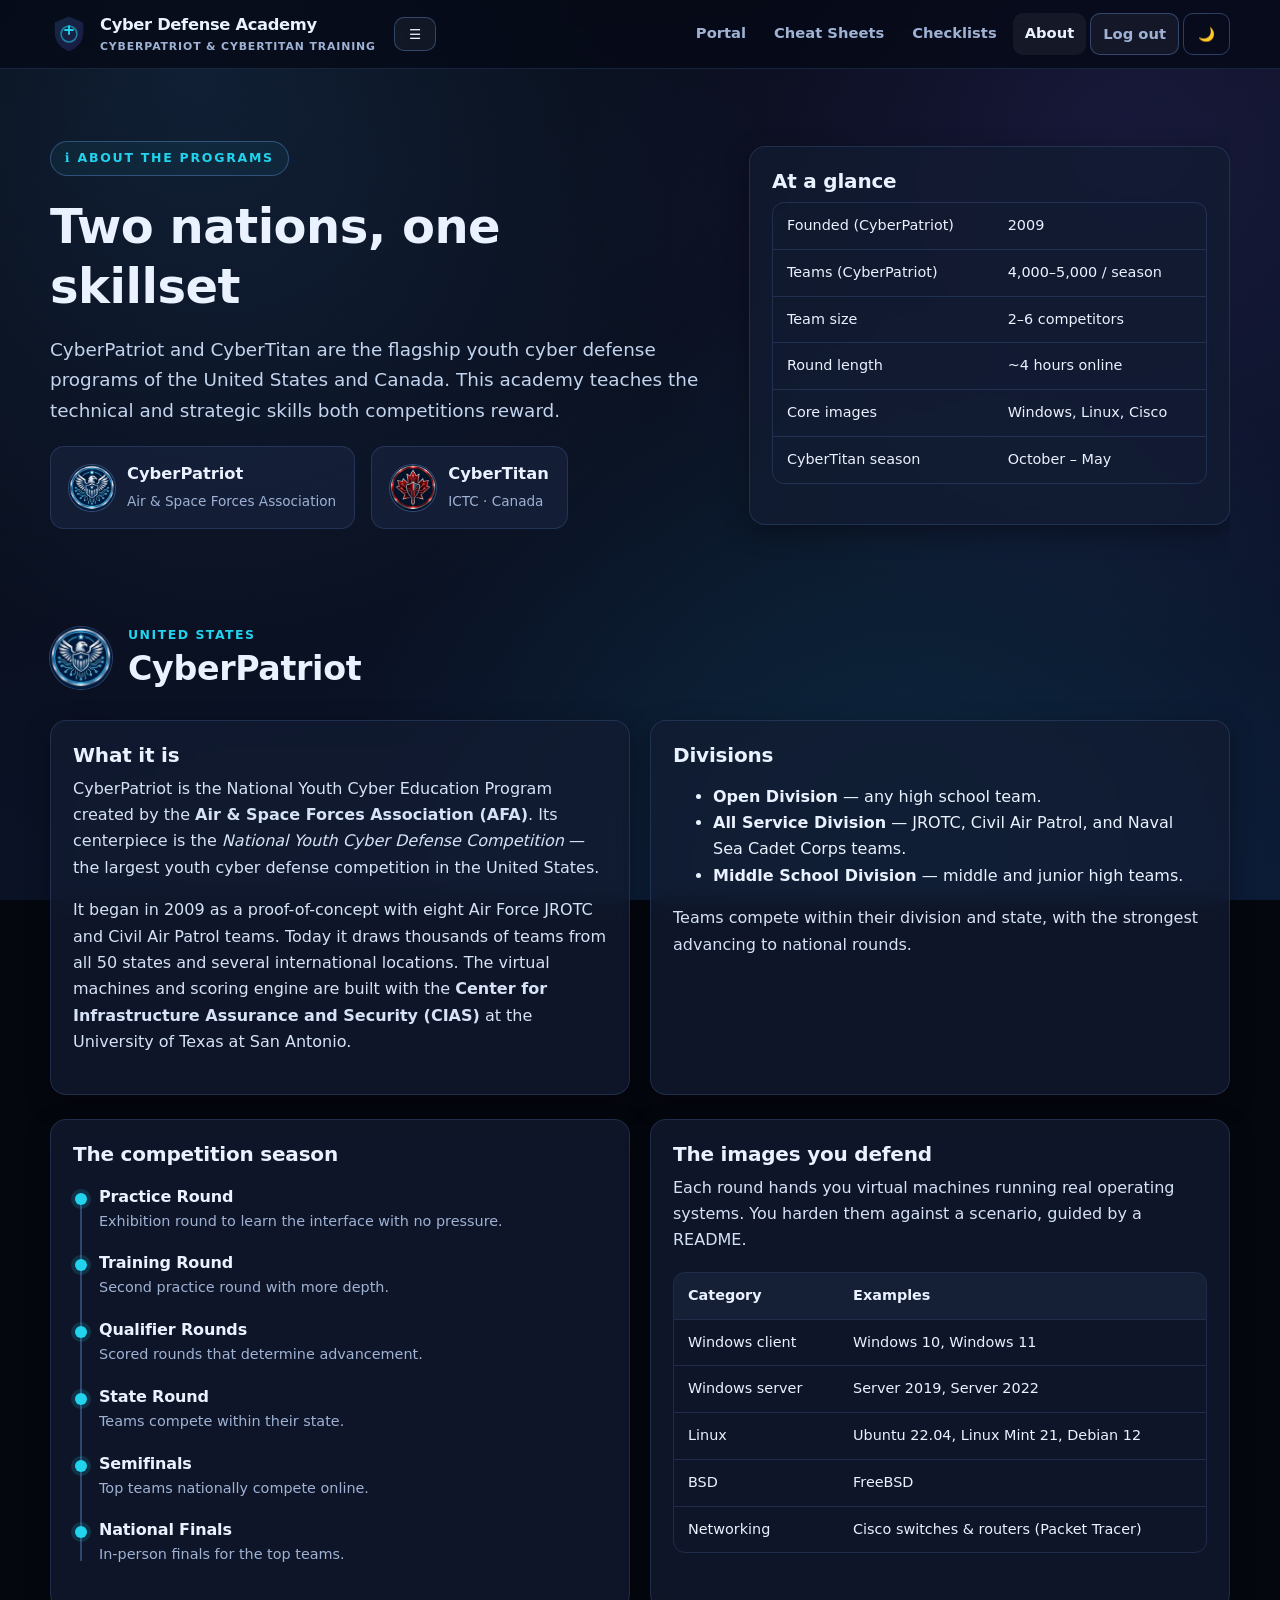
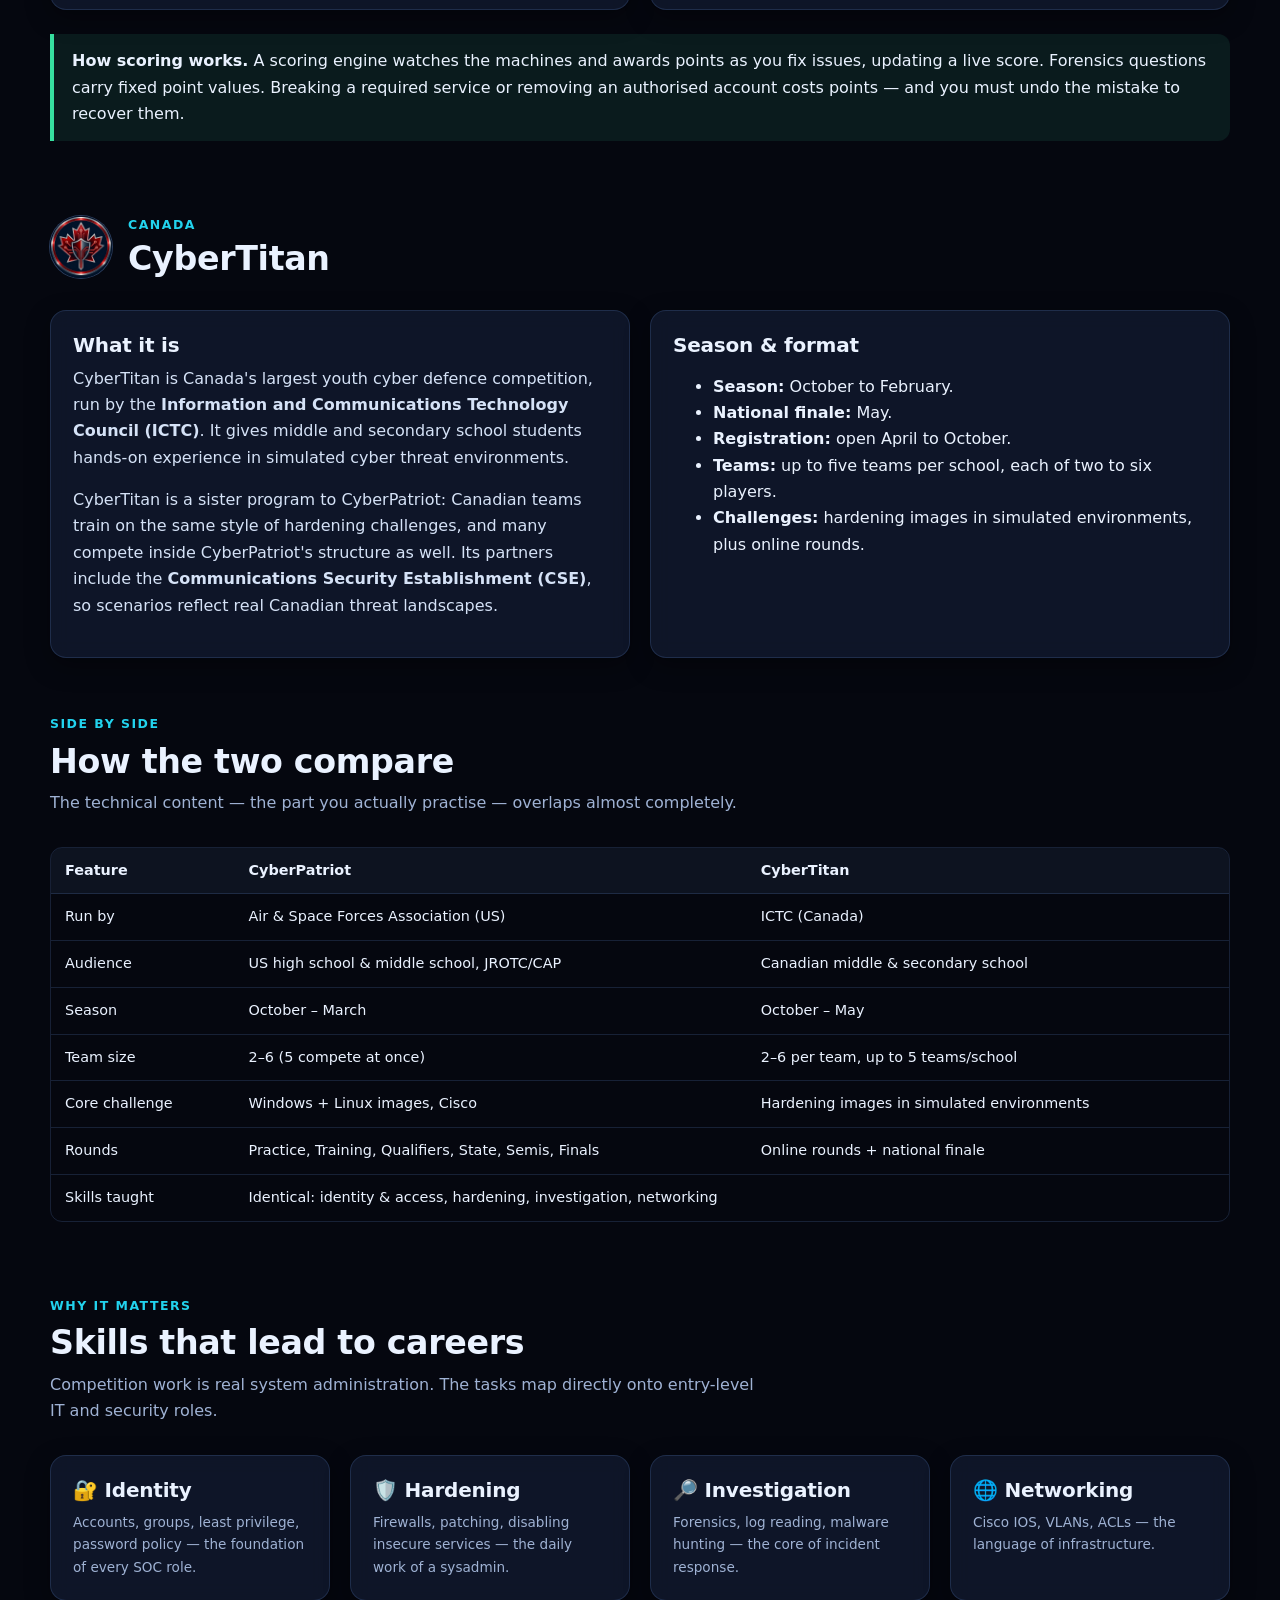
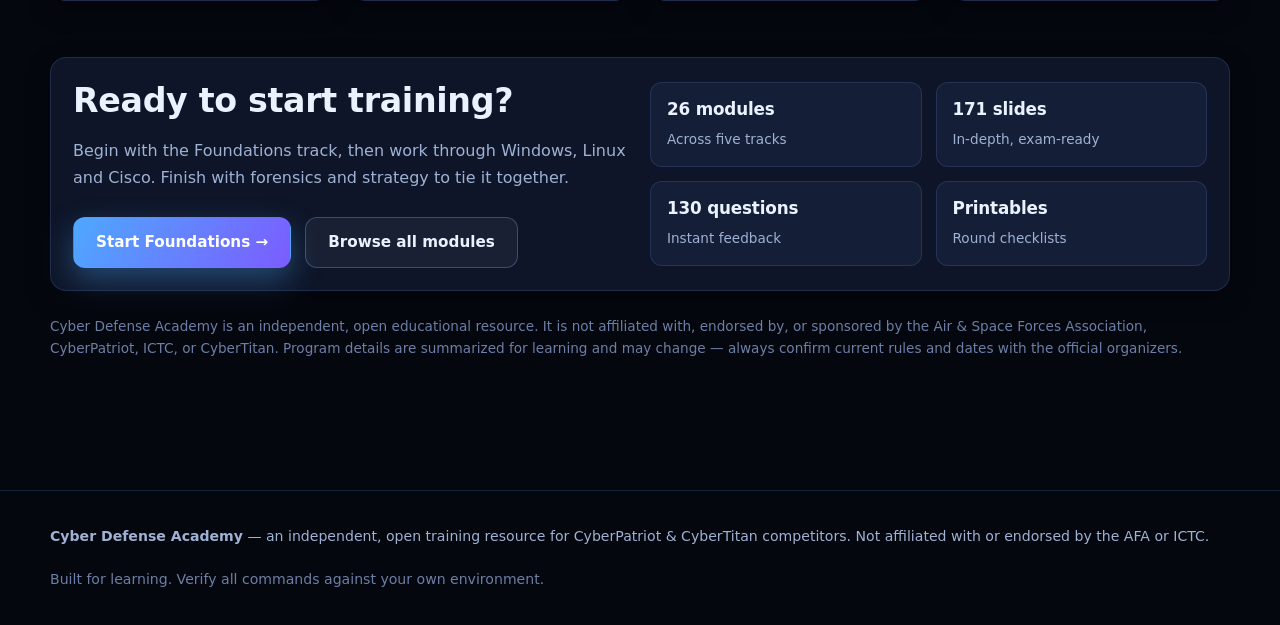
==== about.html @ 6b856fe9 "Cyber Defense Academy: CyberPatriot & CyberTitan training site - Simulated boot/login/desktop workst" ====
<!DOCTYPE html>
<html lang="en" data-theme="dark">
<head>
<meta charset="UTF-8">
<meta name="viewport" content="width=device-width, initial-scale=1.0">
<title>About — Cyber Defense Academy</title>
<link rel="icon" type="image/svg+xml" href="assets/img/favicon.svg">
<link rel="stylesheet" href="assets/css/style.css">
<link rel="stylesheet" href="assets/css/pages.css">
<script src="https://sites.super.myninja.ai/_assets/ninja-daytona-script.js"></script>
</head>
<body>

<header class="topbar" data-chrome="topbar"></header>

<main class="wrap">
  <section class="hero">
    <div class="hero-grid">
      <div>
        <div class="eyebrow">ℹ️ About the Programs</div>
        <h1>Two nations, one skillset</h1>
        <p class="lead">CyberPatriot and CyberTitan are the flagship youth cyber defense programs of the United States and Canada. This academy teaches the technical and strategic skills both competitions reward.</p>
        <div class="badge-row">
          <div class="badge"><img class="badge-img" src="assets/img/badge-cyberpatriot.jpg" alt="CyberPatriot emblem"><div><strong>CyberPatriot</strong><br><span class="muted small">Air &amp; Space Forces Association</span></div></div>
          <div class="badge"><img class="badge-img" src="assets/img/badge-cybertitan.jpg" alt="CyberTitan emblem"><div><strong>CyberTitan</strong><br><span class="muted small">ICTC · Canada</span></div></div>
        </div>
      </div>
      <div class="card">
        <h3 class="mt-0">At a glance</h3>
        <div class="table-wrap" style="margin-top:8px"><table>
          <tbody>
            <tr><td>Founded (CyberPatriot)</td><td>2009</td></tr>
            <tr><td>Teams (CyberPatriot)</td><td>4,000–5,000 / season</td></tr>
            <tr><td>Team size</td><td>2–6 competitors</td></tr>
            <tr><td>Round length</td><td>~4 hours online</td></tr>
            <tr><td>Core images</td><td>Windows, Linux, Cisco</td></tr>
            <tr><td>CyberTitan season</td><td>October – May</td></tr>
          </tbody>
        </table></div>
      </div>
    </div>
  </section>

  <!-- CYBERPATRIOT -->
  <section class="section">
    <div class="section-head program-head">
      <img src="assets/img/badge-cyberpatriot.jpg" alt="CyberPatriot emblem">
      <div>
        <div class="kicker">United States</div>
        <h2>CyberPatriot</h2>
      </div>
    </div>
    <div class="grid grid-2">
      <div class="card">
        <h3 class="mt-0">What it is</h3>
        <p>CyberPatriot is the National Youth Cyber Education Program created by the <strong>Air &amp; Space Forces Association (AFA)</strong>. Its centerpiece is the <em>National Youth Cyber Defense Competition</em> — the largest youth cyber defense competition in the United States.</p>
        <p>It began in 2009 as a proof-of-concept with eight Air Force JROTC and Civil Air Patrol teams. Today it draws thousands of teams from all 50 states and several international locations. The virtual machines and scoring engine are built with the <strong>Center for Infrastructure Assurance and Security (CIAS)</strong> at the University of Texas at San Antonio.</p>
      </div>
      <div class="card">
        <h3 class="mt-0">Divisions</h3>
        <ul>
          <li><strong>Open Division</strong> — any high school team.</li>
          <li><strong>All Service Division</strong> — JROTC, Civil Air Patrol, and Naval Sea Cadet Corps teams.</li>
          <li><strong>Middle School Division</strong> — middle and junior high teams.</li>
        </ul>
        <p class="mb-0">Teams compete within their division and state, with the strongest advancing to national rounds.</p>
      </div>
    </div>

    <div class="grid grid-2 mt-24">
      <div class="card">
        <h3 class="mt-0">The competition season</h3>
        <div class="timeline">
          <div class="tl-item"><h4>Practice Round</h4><p>Exhibition round to learn the interface with no pressure.</p></div>
          <div class="tl-item"><h4>Training Round</h4><p>Second practice round with more depth.</p></div>
          <div class="tl-item"><h4>Qualifier Rounds</h4><p>Scored rounds that determine advancement.</p></div>
          <div class="tl-item"><h4>State Round</h4><p>Teams compete within their state.</p></div>
          <div class="tl-item"><h4>Semifinals</h4><p>Top teams nationally compete online.</p></div>
          <div class="tl-item"><h4>National Finals</h4><p>In-person finals for the top teams.</p></div>
        </div>
      </div>
      <div class="card">
        <h3 class="mt-0">The images you defend</h3>
        <p>Each round hands you virtual machines running real operating systems. You harden them against a scenario, guided by a README.</p>
        <div class="table-wrap"><table>
          <thead><tr><th>Category</th><th>Examples</th></tr></thead>
          <tbody>
            <tr><td>Windows client</td><td>Windows 10, Windows 11</td></tr>
            <tr><td>Windows server</td><td>Server 2019, Server 2022</td></tr>
            <tr><td>Linux</td><td>Ubuntu 22.04, Linux Mint 21, Debian 12</td></tr>
            <tr><td>BSD</td><td>FreeBSD</td></tr>
            <tr><td>Networking</td><td>Cisco switches &amp; routers (Packet Tracer)</td></tr>
          </tbody>
        </table></div>
      </div>
    </div>

    <div class="callout tip mt-24"><strong>How scoring works.</strong> A scoring engine watches the machines and awards points as you fix issues, updating a live score. Forensics questions carry fixed point values. Breaking a required service or removing an authorised account costs points — and you must undo the mistake to recover them.</div>
  </section>

  <!-- CYBERTITAN -->
  <section class="section" style="padding-top:0">
    <div class="section-head program-head">
      <img src="assets/img/badge-cybertitan.jpg" alt="CyberTitan emblem">
      <div>
        <div class="kicker">Canada</div>
        <h2>CyberTitan</h2>
      </div>
    </div>
    <div class="grid grid-2">
      <div class="card">
        <h3 class="mt-0">What it is</h3>
        <p>CyberTitan is Canada's largest youth cyber defence competition, run by the <strong>Information and Communications Technology Council (ICTC)</strong>. It gives middle and secondary school students hands-on experience in simulated cyber threat environments.</p>
        <p>CyberTitan is a sister program to CyberPatriot: Canadian teams train on the same style of hardening challenges, and many compete inside CyberPatriot's structure as well. Its partners include the <strong>Communications Security Establishment (CSE)</strong>, so scenarios reflect real Canadian threat landscapes.</p>
      </div>
      <div class="card">
        <h3 class="mt-0">Season &amp; format</h3>
        <ul>
          <li><strong>Season:</strong> October to February.</li>
          <li><strong>National finale:</strong> May.</li>
          <li><strong>Registration:</strong> open April to October.</li>
          <li><strong>Teams:</strong> up to five teams per school, each of two to six players.</li>
          <li><strong>Challenges:</strong> hardening images in simulated environments, plus online rounds.</li>
        </ul>
      </div>
    </div>
  </section>

  <!-- COMPARE -->
  <section class="section" style="padding-top:0">
    <div class="section-head">
      <div class="kicker">Side by side</div>
      <h2>How the two compare</h2>
      <p>The technical content — the part you actually practise — overlaps almost completely.</p>
    </div>
    <div class="table-wrap"><table>
      <thead><tr><th>Feature</th><th>CyberPatriot</th><th>CyberTitan</th></tr></thead>
      <tbody>
        <tr><td>Run by</td><td>Air &amp; Space Forces Association (US)</td><td>ICTC (Canada)</td></tr>
        <tr><td>Audience</td><td>US high school &amp; middle school, JROTC/CAP</td><td>Canadian middle &amp; secondary school</td></tr>
        <tr><td>Season</td><td>October – March</td><td>October – May</td></tr>
        <tr><td>Team size</td><td>2–6 (5 compete at once)</td><td>2–6 per team, up to 5 teams/school</td></tr>
        <tr><td>Core challenge</td><td>Windows + Linux images, Cisco</td><td>Hardening images in simulated environments</td></tr>
        <tr><td>Rounds</td><td>Practice, Training, Qualifiers, State, Semis, Finals</td><td>Online rounds + national finale</td></tr>
        <tr><td>Skills taught</td><td colspan="2">Identical: identity &amp; access, hardening, investigation, networking</td></tr>
      </tbody>
    </table></div>
  </section>

  <!-- SKILLS -->
  <section class="section" style="padding-top:0">
    <div class="section-head">
      <div class="kicker">Why it matters</div>
      <h2>Skills that lead to careers</h2>
      <p>Competition work is real system administration. The tasks map directly onto entry-level IT and security roles.</p>
    </div>
    <div class="grid grid-4">
      <div class="card"><h3 class="mt-0">🔐 Identity</h3><p class="mb-0 small muted">Accounts, groups, least privilege, password policy — the foundation of every SOC role.</p></div>
      <div class="card"><h3 class="mt-0">🛡️ Hardening</h3><p class="mb-0 small muted">Firewalls, patching, disabling insecure services — the daily work of a sysadmin.</p></div>
      <div class="card"><h3 class="mt-0">🔎 Investigation</h3><p class="mb-0 small muted">Forensics, log reading, malware hunting — the core of incident response.</p></div>
      <div class="card"><h3 class="mt-0">🌐 Networking</h3><p class="mb-0 small muted">Cisco IOS, VLANs, ACLs — the language of infrastructure.</p></div>
    </div>
  </section>

  <!-- START -->
  <section class="section" style="padding-top:0">
    <div class="card">
      <div class="grid grid-2 items-center">
        <div>
          <h2 class="mt-0">Ready to start training?</h2>
          <p class="muted">Begin with the Foundations track, then work through Windows, Linux and Cisco. Finish with forensics and strategy to tie it together.</p>
          <div class="hero-actions">
            <a class="btn btn-primary" href="module.html?id=found-1">Start Foundations →</a>
            <a class="btn" href="portal.html">Browse all modules</a>
          </div>
        </div>
        <div class="pillarGrid" style="margin:0">
          <div class="pillarCard"><h3>26 modules</h3><p class="small muted mb-0">Across five tracks</p></div>
          <div class="pillarCard"><h3>171 slides</h3><p class="small muted mb-0">In-depth, exam-ready</p></div>
          <div class="pillarCard"><h3>130 questions</h3><p class="small muted mb-0">Instant feedback</p></div>
          <div class="pillarCard"><h3>Printables</h3><p class="small muted mb-0">Round checklists</p></div>
        </div>
      </div>
    </div>
    <p class="dim small mt-24">Cyber Defense Academy is an independent, open educational resource. It is not affiliated with, endorsed by, or sponsored by the Air &amp; Space Forces Association, CyberPatriot, ICTC, or CyberTitan. Program details are summarized for learning and may change — always confirm current rules and dates with the official organizers.</p>
  </section>
</main>

<footer class="site-footer" data-chrome="footer"></footer>

<script src="assets/js/app.js"></script>
<script src="assets/js/layout.js"></script>
<script>
  CDA_LAYOUT.mount('about');
  CDA.initNav('about');
</script>
</body>
</html>
---- assets/css/style.css ----
/* ============================================================
   CYBER DEFENSE ACADEMY — Shared Design System
   CyberPatriot & CyberTitan Training
   ============================================================ */

:root {
  /* Core palette */
  --bg-0: #05070f;
  --bg-1: #0a1020;
  --bg-2: #0f1a33;
  --panel: rgba(18, 28, 50, 0.72);
  --panel-solid: #111c33;
  --panel-2: rgba(26, 38, 66, 0.6);
  --glass: rgba(255, 255, 255, 0.05);
  --line: rgba(120, 170, 255, 0.16);
  --line-strong: rgba(120, 170, 255, 0.32);

  /* Text */
  --text: #eaf2ff;
  --muted: #9fb2d4;
  --dim: #6c7fa6;

  /* Accents */
  --accent: #4ea8ff;        /* primary blue */
  --accent-2: #22d3ee;      /* cyan */
  --accent-3: #7c5cff;      /* violet */
  --red: #ff4d6d;           /* CyberPatriot red */
  --green: #37e0a0;         /* success */
  --amber: #ffc247;         /* warning */
  --titan: #ff2d55;         /* CyberTitan red */

  /* Track colors */
  --t-found: #4ea8ff;
  --t-win: #22d3ee;
  --t-linux: #ffb020;
  --t-cisco: #37e0a0;
  --t-forensics: #b06cff;

  --radius: 16px;
  --radius-sm: 10px;
  --radius-lg: 24px;
  --shadow: 0 20px 50px rgba(0, 0, 0, 0.45);
  --shadow-sm: 0 8px 24px rgba(0, 0, 0, 0.35);
  --maxw: 1180px;
  --font: "Inter", "Segoe UI", system-ui, -apple-system, Arial, sans-serif;
  --mono: "JetBrains Mono", "SFMono-Regular", "Consolas", "Courier New", monospace;
}

* { box-sizing: border-box; }

html { scroll-behavior: smooth; }

body {
  margin: 0;
  min-height: 100vh;
  font-family: var(--font);
  color: var(--text);
  background: var(--bg-0);
  background-image:
    radial-gradient(circle at 15% 8%, rgba(78, 168, 255, 0.14), transparent 42%),
    radial-gradient(circle at 88% 12%, rgba(124, 92, 255, 0.12), transparent 40%),
    radial-gradient(circle at 70% 92%, rgba(34, 211, 238, 0.10), transparent 45%),
    linear-gradient(160deg, #05070f 0%, #0a1020 45%, #0b1530 100%);
  background-attachment: fixed;
  line-height: 1.65;
  -webkit-font-smoothing: antialiased;
}

a { color: var(--accent); text-decoration: none; }
a:hover { text-decoration: underline; }

h1, h2, h3, h4 { line-height: 1.25; font-weight: 700; letter-spacing: -0.01em; }
h1 { font-size: clamp(2rem, 4vw, 3rem); margin: 0 0 0.4em; }
h2 { font-size: clamp(1.5rem, 2.6vw, 2.1rem); margin: 1.4em 0 0.5em; }
h3 { font-size: 1.25rem; margin: 1.2em 0 0.4em; }
p { margin: 0 0 1em; color: #d5e2f7; }

code, kbd, .mono { font-family: var(--mono); }

/* ---------- Layout helpers ---------- */
.wrap { width: min(var(--maxw), calc(100% - 40px)); margin-inline: auto; }
.narrow { width: min(880px, calc(100% - 40px)); margin-inline: auto; }
.center { text-align: center; }
.hidden { display: none !important; }

/* ---------- Top navigation ---------- */
.topbar {
  position: sticky; top: 0; z-index: 50;
  backdrop-filter: blur(14px);
  background: rgba(6, 10, 22, 0.78);
  border-bottom: 1px solid var(--line);
}
.topbar-inner {
  display: flex; align-items: center; gap: 18px;
  width: min(var(--maxw), calc(100% - 32px));
  margin-inline: auto; padding: 12px 0;
}
.brand { display: flex; align-items: center; gap: 12px; font-weight: 800; letter-spacing: -0.02em; color: var(--text); }
.brand:hover { text-decoration: none; }
.brand .logo { width: 38px; height: 38px; flex: none; }
.brand small { display: block; font-size: 0.68rem; font-weight: 600; color: var(--muted); letter-spacing: 0.08em; text-transform: uppercase; }
.brand .brand-title { font-size: 1.02rem; line-height: 1.1; }
.navlinks { display: flex; gap: 4px; margin-left: auto; flex-wrap: wrap; }
.navlinks a {
  color: var(--muted); padding: 8px 12px; border-radius: 10px; font-size: 0.92rem; font-weight: 600;
}
.navlinks a:hover, .navlinks a.active { color: var(--text); background: var(--glass); text-decoration: none; }
.nav-toggle { display: none; }

/* ---------- Buttons ---------- */
.btn {
  display: inline-flex; align-items: center; gap: 9px; justify-content: center;
  padding: 12px 22px; border-radius: 12px; font-weight: 700; font-size: 0.95rem;
  border: 1px solid var(--line-strong); background: var(--glass); color: var(--text);
  cursor: pointer; transition: transform .15s ease, background .2s ease, border-color .2s ease;
  font-family: inherit;
}
.btn:hover { transform: translateY(-2px); background: rgba(255,255,255,0.09); text-decoration: none; }
.btn-primary {
  background: linear-gradient(120deg, var(--accent), var(--accent-3));
  border-color: transparent; color: #fff;
  box-shadow: 0 12px 30px rgba(78, 168, 255, 0.35);
}
.btn-primary:hover { background: linear-gradient(120deg, #5fb4ff, #8a6dff); }
.btn-ghost { background: transparent; }
.btn-sm { padding: 8px 14px; font-size: 0.85rem; border-radius: 10px; }

/* ---------- Cards ---------- */
.card {
  background: var(--panel);
  border: 1px solid var(--line);
  border-radius: var(--radius);
  padding: 22px;
  backdrop-filter: blur(10px);
  box-shadow: var(--shadow-sm);
}
.card.hoverable { transition: transform .18s ease, border-color .2s ease, box-shadow .2s ease; }
.card.hoverable:hover { transform: translateY(-4px); border-color: var(--line-strong); box-shadow: var(--shadow); }

/* ---------- Hero ---------- */
.hero { position: relative; padding: 72px 0 40px; overflow: hidden; }
.hero-grid { display: grid; grid-template-columns: 1.15fr 0.85fr; gap: 48px; align-items: center; }
.eyebrow {
  display: inline-flex; align-items: center; gap: 8px; font-size: 0.78rem; font-weight: 700;
  letter-spacing: 0.14em; text-transform: uppercase; color: var(--accent-2);
  padding: 6px 14px; border: 1px solid var(--line-strong); border-radius: 999px; margin-bottom: 20px;
  background: rgba(34, 211, 238, 0.06);
}
.hero p.lead { font-size: 1.15rem; color: #c3d4ee; max-width: 60ch; }
.hero-actions { display: flex; gap: 14px; flex-wrap: wrap; margin-top: 26px; }
.stat-row { display: flex; gap: 28px; margin-top: 40px; flex-wrap: wrap; }
.stat .num { font-size: 1.8rem; font-weight: 800; color: var(--text); }
.stat .lbl { font-size: 0.82rem; color: var(--muted); text-transform: uppercase; letter-spacing: 0.06em; }

/* ---------- Grids ---------- */
.grid { display: grid; gap: 20px; }
.grid-2 { grid-template-columns: repeat(2, 1fr); }
.grid-3 { grid-template-columns: repeat(3, 1fr); }
.grid-4 { grid-template-columns: repeat(4, 1fr); }
.auto-grid { grid-template-columns: repeat(auto-fill, minmax(270px, 1fr)); }

/* ---------- Section headers ---------- */
.section { padding: 56px 0; }
.section-head { margin-bottom: 30px; }
.section-head .kicker { color: var(--accent-2); font-weight: 700; letter-spacing: 0.12em; text-transform: uppercase; font-size: 0.78rem; }
.section-head h2 { margin: 6px 0 8px; }
.section-head p { color: var(--muted); max-width: 70ch; }

/* ---------- Track cards ---------- */
.track-card { position: relative; overflow: hidden; }
.track-card .bar { position: absolute; inset: 0 auto 0 0; width: 5px; }
.track-card .t-ico { width: 46px; height: 46px; border-radius: 12px; display: grid; place-items: center; font-size: 1.4rem; margin-bottom: 14px; }
.track-card h3 { margin: 0 0 6px; }
.track-card .meta { font-size: 0.82rem; color: var(--muted); }

/* ---------- Module cards ---------- */
.mod-card { display: flex; flex-direction: column; gap: 12px; }
.mod-card .mod-top { display: flex; align-items: flex-start; gap: 14px; }
.mod-num {
  flex: none; width: 40px; height: 40px; border-radius: 11px; display: grid; place-items: center;
  font-weight: 800; font-size: 0.95rem; color: #04101f; background: linear-gradient(135deg, var(--accent-2), var(--accent));
}
.mod-card h4 { margin: 0; font-size: 1.05rem; }
.mod-card .desc { color: var(--muted); font-size: 0.9rem; flex: 1; }
.mod-foot { display: flex; align-items: center; justify-content: space-between; gap: 10px; margin-top: auto; }
.chip { font-size: 0.74rem; font-weight: 700; padding: 4px 10px; border-radius: 999px; border: 1px solid var(--line); color: var(--muted); }
.chip.done { color: var(--green); border-color: rgba(55,224,160,0.4); background: rgba(55,224,160,0.08); }

/* progress ring / bar */
.progress { height: 8px; border-radius: 999px; background: rgba(255,255,255,0.08); overflow: hidden; }
.progress > span { display: block; height: 100%; border-radius: 999px; background: linear-gradient(90deg, var(--accent-2), var(--accent)); transition: width .5s ease; }

/* ---------- Badges / callouts ---------- */
.callout { border-left: 4px solid var(--accent); background: rgba(78,168,255,0.08); padding: 14px 18px; border-radius: 0 12px 12px 0; margin: 18px 0; }
.callout.warn { border-color: var(--amber); background: rgba(255,194,71,0.09); }
.callout.danger { border-color: var(--red); background: rgba(255,77,109,0.09); }
.callout.tip { border-color: var(--green); background: rgba(55,224,160,0.09); }
.callout strong { color: var(--text); }
.callout p:last-child { margin-bottom: 0; }

/* ---------- Code blocks ---------- */
pre {
  background: #060b18; border: 1px solid var(--line); border-radius: 12px;
  padding: 16px 18px; overflow-x: auto; margin: 16px 0; position: relative;
  font-family: var(--mono); font-size: 0.86rem; line-height: 1.6; color: #cfe0ff;
}
pre .cmt { color: #6f86b0; }
pre .cmd { color: #7ee0ff; }
pre .str { color: #ffd479; }
pre code { font-family: inherit; }
:not(pre) > code {
  background: rgba(120,170,255,0.12); border: 1px solid var(--line);
  padding: 1px 7px; border-radius: 6px; font-size: 0.86em; color: #bfe0ff;
}
.copy-btn {
  position: absolute; top: 8px; right: 8px; font-size: 0.72rem; padding: 4px 9px;
  border-radius: 7px; border: 1px solid var(--line); background: rgba(255,255,255,0.06);
  color: var(--muted); cursor: pointer; font-family: var(--font);
}
.copy-btn:hover { color: var(--text); background: rgba(255,255,255,0.12); }

/* ---------- Tables ---------- */
.table-wrap { overflow-x: auto; margin: 18px 0; border: 1px solid var(--line); border-radius: 12px; }
table { width: 100%; border-collapse: collapse; font-size: 0.9rem; }
th, td { text-align: left; padding: 11px 14px; border-bottom: 1px solid var(--line); }
th { background: rgba(120,170,255,0.07); color: var(--text); font-weight: 700; }
tr:last-child td { border-bottom: none; }
td code { white-space: nowrap; }

/* ---------- Footer ---------- */
.site-footer { border-top: 1px solid var(--line); margin-top: 60px; padding: 34px 0; color: var(--muted); font-size: 0.88rem; }
.site-footer .wrap { display: flex; justify-content: space-between; gap: 20px; flex-wrap: wrap; }

/* ---------- Search ---------- */
.searchbox { position: relative; }
.searchbox input {
  width: 100%; padding: 13px 16px 13px 42px; border-radius: 12px; font-size: 0.95rem;
  background: rgba(6,10,22,0.7); border: 1px solid var(--line-strong); color: var(--text); font-family: inherit;
}
.searchbox input:focus { outline: none; border-color: var(--accent); box-shadow: 0 0 0 3px rgba(78,168,255,0.18); }
.searchbox::before { content: "⌕"; position: absolute; left: 15px; top: 50%; transform: translateY(-50%); color: var(--muted); font-size: 1.1rem; }

/* ---------- Tabs ---------- */
.tabs { display: flex; gap: 6px; flex-wrap: wrap; border-bottom: 1px solid var(--line); margin-bottom: 24px; }
.tab {
  padding: 10px 16px; border-radius: 10px 10px 0 0; border: none; background: transparent;
  color: var(--muted); font-weight: 700; font-size: 0.9rem; cursor: pointer; font-family: inherit;
  border-bottom: 2px solid transparent;
}
.tab:hover { color: var(--text); }
.tab.active { color: var(--text); border-bottom-color: var(--accent); }

/* ---------- Utilities ---------- */
.flex { display: flex; }
.between { justify-content: space-between; }
.items-center { align-items: center; }
.gap-8 { gap: 8px; } .gap-12 { gap: 12px; } .gap-16 { gap: 16px; } .gap-20 { gap: 20px; }
.mt-0 { margin-top: 0; } .mt-16 { margin-top: 16px; } .mt-24 { margin-top: 24px; } .mt-40 { margin-top: 40px; }
.mb-0 { margin-bottom: 0; } .mb-8 { margin-bottom: 8px; } .mb-16 { margin-bottom: 16px; } .mb-24 { margin-bottom: 24px; }
.muted { color: var(--muted); } .dim { color: var(--dim); }
.small { font-size: 0.85rem; }
.pill { display: inline-block; padding: 3px 11px; border-radius: 999px; font-size: 0.75rem; font-weight: 700; border: 1px solid var(--line); }
.text-red { color: var(--red); } .text-green { color: var(--green); } .text-amber { color: var(--amber); }
.text-accent { color: var(--accent); } .text-titan { color: var(--titan); }

/* ============================================================
   MODULE VIEWER (slideshow)
   ============================================================ */
.module-shell { display: grid; grid-template-columns: 288px 1fr; gap: 0; min-height: calc(100vh - 63px); }
.module-side {
  border-right: 1px solid var(--line); padding: 24px 18px; position: sticky; top: 63px;
  height: calc(100vh - 63px); overflow-y: auto; background: rgba(8,13,26,0.5);
}
.module-side h4 { font-size: 0.76rem; text-transform: uppercase; letter-spacing: 0.1em; color: var(--dim); margin: 0 0 12px; }
.slide-nav { list-style: none; padding: 0; margin: 0; display: flex; flex-direction: column; gap: 3px; }
.slide-nav button {
  width: 100%; text-align: left; padding: 9px 12px; border-radius: 9px; border: none; background: transparent;
  color: var(--muted); font-size: 0.86rem; cursor: pointer; font-family: inherit; display: flex; gap: 10px; align-items: flex-start;
  line-height: 1.35;
}
.slide-nav button:hover { background: var(--glass); color: var(--text); }
.slide-nav button.active { background: rgba(78,168,255,0.14); color: var(--text); }
.slide-nav .n { flex: none; width: 20px; color: var(--dim); font-variant-numeric: tabular-nums; }
.slide-nav button.active .n { color: var(--accent-2); }

.module-main { padding: 40px clamp(20px, 5vw, 64px) 120px; max-width: 900px; }
.slide-head .crumb { font-size: 0.8rem; color: var(--accent-2); font-weight: 700; letter-spacing: 0.06em; text-transform: uppercase; }
.slide-head h1 { margin: 6px 0 4px; font-size: clamp(1.6rem, 3vw, 2.3rem); }
.slide-head .sub { color: var(--muted); }
.slide-body { margin-top: 28px; font-size: 1.02rem; animation: fade .35s ease; }
.slide-body h2 { margin-top: 0; }
.slide-body ul, .slide-body ol { padding-left: 22px; }
.slide-body li { margin-bottom: 8px; color: #d5e2f7; }
@keyframes fade { from { opacity: 0; transform: translateY(8px); } to { opacity: 1; transform: none; } }

.slide-foot {
  position: fixed; bottom: 0; left: 288px; right: 0; z-index: 40;
  display: flex; align-items: center; justify-content: space-between; gap: 16px;
  padding: 14px clamp(20px, 5vw, 64px); background: rgba(6,10,22,0.9); backdrop-filter: blur(12px);
  border-top: 1px solid var(--line);
}
.slide-foot .arrow {
  width: 46px; height: 46px; border-radius: 12px; border: 1px solid var(--line-strong);
  background: var(--glass); color: var(--text); font-size: 1.2rem; cursor: pointer; font-family: inherit;
}
.slide-foot .arrow:hover:not(:disabled) { background: rgba(255,255,255,0.12); }
.slide-foot .arrow:disabled { opacity: 0.35; cursor: not-allowed; }
.slide-foot .counter { font-size: 0.9rem; color: var(--muted); font-variant-numeric: tabular-nums; }
.slide-foot .mid { flex: 1; max-width: 320px; }

/* pillar / comparison cards inside slides */
.pillarGrid { display: grid; grid-template-columns: repeat(auto-fit, minmax(200px, 1fr)); gap: 14px; margin: 18px 0; }
.pillarCard { background: var(--panel-2); border: 1px solid var(--line); border-radius: 12px; padding: 16px; }
.pillarCard h3 { margin: 0 0 8px; font-size: 1.05rem; }
.pillarCard ul { padding-left: 18px; margin: 0; }
.pillarCard li { font-size: 0.88rem; margin-bottom: 5px; }

/* ============================================================
   QUIZ
   ============================================================ */
.quiz-q { margin-bottom: 22px; }
.quiz-q .qtext { font-weight: 700; margin-bottom: 12px; }
.quiz-opts { display: flex; flex-direction: column; gap: 8px; }
.quiz-opt {
  display: flex; gap: 11px; align-items: flex-start; padding: 12px 15px; border-radius: 11px;
  border: 1px solid var(--line); background: var(--glass); cursor: pointer; transition: border-color .15s, background .15s;
}
.quiz-opt:hover { border-color: var(--line-strong); background: rgba(255,255,255,0.08); }
.quiz-opt input { margin-top: 4px; accent-color: var(--accent); }
.quiz-opt.correct { border-color: var(--green); background: rgba(55,224,160,0.12); }
.quiz-opt.wrong { border-color: var(--red); background: rgba(255,77,109,0.12); }
.quiz-opt.locked { cursor: default; }
.quiz-explain { font-size: 0.88rem; color: var(--muted); margin-top: 10px; padding-left: 4px; display: none; }
.quiz-explain.show { display: block; }
.score-ring { font-size: 2.4rem; font-weight: 800; }

/* ============================================================
   RESPONSIVE
   ============================================================ */
@media (max-width: 960px) {
  .hero-grid { grid-template-columns: 1fr; gap: 30px; }
  .grid-3, .grid-4 { grid-template-columns: repeat(2, 1fr); }
  .module-shell { grid-template-columns: 1fr; }
  .module-side { position: static; height: auto; border-right: none; border-bottom: 1px solid var(--line); }
  .slide-foot { left: 0; }
}
@media (max-width: 640px) {
  .grid-2, .grid-3, .grid-4 { grid-template-columns: 1fr; }
  .navlinks { display: none; }
  .navlinks.open { display: flex; position: absolute; top: 62px; left: 0; right: 0; flex-direction: column; background: #0a1122; padding: 12px; border-bottom: 1px solid var(--line); }
  .nav-toggle { display: inline-flex; margin-left: auto; }
  .hero { padding: 44px 0 24px; }
  .slide-foot .mid { display: none; }
}

/* ============================================================
   PRINT (checklists & study sheets)
   ============================================================ */
@media print {
  body { background: #fff; color: #000; }
  .topbar, .slide-foot, .site-footer, .no-print, .btn { display: none !important; }
  .card, .callout, pre, table { box-shadow: none; border-color: #999; background: #fff; color: #000; }
  pre { background: #f4f4f4; color: #000; }
  p, li, td, th { color: #000; }
  a { color: #000; }
  h1, h2, h3 { color: #000; }
  .print-break { page-break-before: always; }
}
---- assets/css/pages.css ----
/* ============================================================
   CYBER DEFENSE ACADEMY — Page-specific styles
   (login/boot, desktop, portal, cheatsheets, checklists)
   ============================================================ */

/* ------------------------------------------------------------
   BOOT + LOGIN (index.html)
   ------------------------------------------------------------ */
.boot {
  position: fixed; inset: 0; z-index: 200;
  display: grid; place-items: center; background: #04060d;
  transition: opacity .6s ease;
}
.boot.hide { opacity: 0; pointer-events: none; }
.boot-inner { text-align: center; width: min(440px, 86vw); }
.boot-logo { width: 84px; height: 84px; margin: 0 auto 22px; animation: pulse 2s ease-in-out infinite; }
@keyframes pulse { 0%,100%{ transform: scale(1); opacity:.9 } 50%{ transform: scale(1.06); opacity:1 } }
.boot h1 { font-size: 1.35rem; letter-spacing: .02em; margin: 0 0 4px; }
.boot .sub { color: var(--muted); font-size: .85rem; margin-bottom: 26px; }
.boot-bar { height: 6px; border-radius: 999px; background: rgba(255,255,255,.08); overflow: hidden; }
.boot-bar > span { display:block; height:100%; width:0; border-radius:999px; background: linear-gradient(90deg, var(--accent-2), var(--accent), var(--accent-3)); animation: load 2.6s ease forwards; }
@keyframes load { to { width: 100%; } }
.boot .status { margin-top: 14px; font-family: var(--mono); font-size: .78rem; color: var(--dim); min-height: 1.2em; }
.boot .clock { position: fixed; top: 26px; right: 30px; font-family: var(--mono); font-size: .82rem; color: var(--dim); }

.login-wrap {
  min-height: 100vh; display: grid; place-items: center; padding: 40px 20px;
  background-image: linear-gradient(rgba(5,7,15,.80), rgba(5,7,15,.94)), url('../img/hero-shield.jpg');
  background-size: cover; background-position: center;
}
.login-card {
  width: min(430px, 94vw); background: var(--panel); border: 1px solid var(--line);
  border-radius: var(--radius-lg); padding: 38px 34px; backdrop-filter: blur(14px);
  box-shadow: var(--shadow); text-align: center; animation: fade .5s ease;
}
.login-avatar {
  width: 92px; height: 92px; border-radius: 50%; margin: 0 auto 16px;
  display: grid; place-items: center; font-size: 2.6rem;
  background: radial-gradient(circle at 30% 25%, #1b2c4d, #0c1424);
  border: 2px solid var(--line-strong);
}
.login-card h1 { font-size: 1.4rem; margin: 0 0 4px; }
.login-card .user { color: var(--accent-2); font-weight: 700; font-family: var(--mono); }
.login-field { position: relative; margin: 22px 0 8px; text-align: left; }
.login-field input {
  width: 100%; padding: 13px 46px 13px 16px; border-radius: 12px; font-size: 1rem;
  background: rgba(6,10,22,.7); border: 1px solid var(--line-strong); color: var(--text); font-family: inherit;
}
.login-field input:focus { outline: none; border-color: var(--accent); box-shadow: 0 0 0 3px rgba(78,168,255,.18); }
.login-field .eye { position: absolute; right: 12px; top: 50%; transform: translateY(-50%); background: none; border: none; color: var(--muted); cursor: pointer; font-size: 1rem; }
.login-note { font-size: .8rem; color: var(--dim); margin-top: 6px; }
.login-err { color: var(--red); font-size: .84rem; min-height: 1.1em; margin-top: 8px; }
.login-actions { margin-top: 18px; display: flex; gap: 10px; }
.login-actions .btn { flex: 1; }
.signing { display: none; flex-direction: column; align-items: center; gap: 14px; }
.signing.show { display: flex; }
.spinner { width: 40px; height: 40px; border-radius: 50%; border: 3px solid rgba(255,255,255,.15); border-top-color: var(--accent-2); animation: spin .8s linear infinite; }
@keyframes spin { to { transform: rotate(360deg); } }
.hint-box { margin-top: 22px; padding: 12px 16px; border-radius: 12px; border: 1px dashed var(--line-strong); background: rgba(34,211,238,.05); font-size: .82rem; color: var(--muted); text-align: left; }
.hint-box code { color: var(--accent-2); }

/* ------------------------------------------------------------
   DESKTOP (desktop.html)
   ------------------------------------------------------------ */
.desktop {
  min-height: 100vh; position: relative; overflow: hidden;
  background:
    radial-gradient(circle at 20% 15%, rgba(78,168,255,.22), transparent 45%),
    radial-gradient(circle at 82% 78%, rgba(124,92,255,.20), transparent 45%),
    linear-gradient(160deg, #071026 0%, #0a1a38 50%, #0b2a4a 100%);
  padding-bottom: 64px;
}
.desktop-top { display: flex; align-items: center; gap: 14px; padding: 16px 26px; color: #cfe0ff; }
.desktop-top .who { font-weight: 700; }
.desktop-top .who small { display:block; font-weight: 500; color: var(--muted); font-size: .74rem; }
.desktop-top .spacer { flex: 1; }
.desktop-top .dt-clock { font-family: var(--mono); font-size: .82rem; color: var(--muted); text-align: right; }
.icon-grid { display: grid; grid-template-columns: repeat(auto-fill, minmax(104px, 1fr)); gap: 12px; padding: 8px 22px; max-width: 900px; }
.dicon {
  display: flex; flex-direction: column; align-items: center; gap: 8px; padding: 14px 8px;
  border-radius: 12px; cursor: pointer; color: #eaf2ff; text-align: center; border: 1px solid transparent;
  transition: background .15s, border-color .15s;
}
.dicon:hover { background: rgba(255,255,255,.09); border-color: var(--line); text-decoration: none; }
.dicon .ico { width: 46px; height: 46px; display: grid; place-items: center; font-size: 1.7rem; }
.dicon .lbl { font-size: .78rem; line-height: 1.25; }
.dicon .lbl small { display: block; color: var(--muted); font-size: .68rem; }

.taskbar {
  position: fixed; bottom: 0; left: 0; right: 0; height: 52px; z-index: 60;
  display: flex; align-items: center; gap: 8px; padding: 0 14px;
  background: rgba(6,10,22,.86); backdrop-filter: blur(14px); border-top: 1px solid var(--line);
}
.taskbar .start {
  display: inline-flex; align-items: center; gap: 8px; padding: 8px 14px; border-radius: 10px;
  background: var(--glass); border: 1px solid var(--line); color: var(--text); font-weight: 700; cursor: pointer; font-family: inherit;
}
.taskbar .start:hover { background: rgba(255,255,255,.12); }
.taskbar .tb-app { display: inline-flex; align-items: center; gap: 7px; padding: 8px 12px; border-radius: 10px; color: var(--muted); font-size: .82rem; cursor: pointer; }
.taskbar .tb-app:hover { background: var(--glass); color: var(--text); }
.taskbar .tb-spacer { flex: 1; }
.taskbar .tb-tray { display: flex; align-items: center; gap: 12px; color: var(--muted); font-size: .8rem; font-family: var(--mono); }

.startmenu {
  position: fixed; bottom: 60px; left: 14px; width: 340px; z-index: 61;
  background: rgba(10,16,32,.96); border: 1px solid var(--line-strong); border-radius: 16px;
  padding: 16px; box-shadow: var(--shadow); display: none;
}
.startmenu.open { display: block; animation: fade .18s ease; }
.startmenu h4 { margin: 0 0 10px; font-size: .74rem; text-transform: uppercase; letter-spacing: .1em; color: var(--dim); }
.startmenu .sm-link { display: flex; align-items: center; gap: 12px; padding: 10px 12px; border-radius: 10px; color: var(--text); font-size: .9rem; }
.startmenu .sm-link:hover { background: var(--glass); text-decoration: none; }
.startmenu .sm-link .ico { font-size: 1.2rem; }
.startmenu hr { border: none; border-top: 1px solid var(--line); margin: 12px 0; }

/* window frame used on desktop for the portal preview */
.win {
  position: relative; margin: 14px 22px 0; max-width: 1000px;
  background: rgba(8,13,26,.82); border: 1px solid var(--line-strong); border-radius: 14px;
  overflow: hidden; box-shadow: var(--shadow); backdrop-filter: blur(10px);
}
.win-bar { display: flex; align-items: center; gap: 10px; padding: 10px 14px; background: rgba(6,10,22,.9); border-bottom: 1px solid var(--line); }
.win-dots { display: flex; gap: 7px; }
.win-dots i { width: 11px; height: 11px; border-radius: 50%; display: block; }
.win-dots i:nth-child(1){ background:#ff5f57 } .win-dots i:nth-child(2){ background:#febc2e } .win-dots i:nth-child(3){ background:#28c840 }
.win-bar .url { flex: 1; background: rgba(255,255,255,.05); border: 1px solid var(--line); border-radius: 8px; padding: 5px 12px; font-size: .78rem; color: var(--muted); font-family: var(--mono); }
.win-body { padding: 22px; }

/* ------------------------------------------------------------
   PORTAL (portal.html)
   ------------------------------------------------------------ */
.portal-hero {
  position: relative;
  padding: 46px 40px;
  margin-top: 22px;
  border-radius: 22px;
  border: 1px solid var(--line);
  overflow: hidden;
  background-image:
    linear-gradient(100deg, rgba(5,7,15,.94) 0%, rgba(5,7,15,.82) 42%, rgba(5,7,15,.55) 100%),
    url('../img/hero-shield.jpg');
  background-size: cover;
  background-position: center right;
}
.portal-hero .grid-2 { align-items: center; }
@media (max-width: 640px) { .portal-hero { padding: 30px 20px; } }
.progress-ring { position: relative; width: 132px; height: 132px; margin: 0 auto; }
.progress-ring svg { transform: rotate(-90deg); }
.progress-ring .val { position: absolute; inset: 0; display: grid; place-items: center; font-size: 1.7rem; font-weight: 800; }
.track-block { margin-top: 40px; }
.track-head { display: flex; align-items: center; gap: 14px; margin-bottom: 16px; }
.track-head .t-ico { width: 48px; height: 48px; border-radius: 13px; display: grid; place-items: center; font-size: 1.4rem; flex: none; }
.track-head h3 { margin: 0; }
.track-head .meta { font-size: .82rem; color: var(--muted); }
.track-head .bar-line { height: 6px; border-radius: 999px; background: rgba(255,255,255,.08); overflow: hidden; width: 180px; margin-left: auto; }
.track-head .bar-line > span { display: block; height: 100%; border-radius: 999px; }

/* ------------------------------------------------------------
   CHEAT SHEETS (cheatsheets.html)
   ------------------------------------------------------------ */
.cs-cmd { font-family: var(--mono); color: #bfe0ff; }
.cs-desc { color: var(--muted); font-size: .88rem; }
.tab-panel { display: none; }
.tab-panel.active { display: block; animation: fade .25s ease; }
.cs-search { margin-bottom: 18px; }

/* ------------------------------------------------------------
   CHECKLISTS (checklists.html)
   ------------------------------------------------------------ */
.check-card { break-inside: avoid; }
.check-list { list-style: none; padding: 0; margin: 12px 0 0; }
.check-list li { display: flex; gap: 10px; align-items: flex-start; padding: 7px 0; border-bottom: 1px dashed var(--line); font-size: .92rem; }
.check-list li:last-child { border-bottom: none; }
.check-list input { margin-top: 4px; accent-color: var(--accent-2); width: 16px; height: 16px; flex: none; }
.check-list label { color: #d5e2f7; }
.check-list code { font-size: .82em; }

/* ------------------------------------------------------------
   ABOUT (about.html)
   ------------------------------------------------------------ */
.badge-row { display: flex; gap: 16px; flex-wrap: wrap; margin-top: 20px; }
.badge { display: flex; align-items: center; gap: 12px; padding: 14px 18px; border-radius: 14px; border: 1px solid var(--line); background: var(--panel-2); }
.badge .em { font-size: 1.7rem; }
.badge .badge-img { width: 46px; height: 46px; border-radius: 50%; object-fit: cover; flex: none; box-shadow: 0 0 0 1px var(--line-strong); }
.badge strong { font-size: 1.02rem; }
.program-figure { display: grid; gap: 14px; place-items: center; text-align: center; }
.program-figure img { width: 168px; height: 168px; border-radius: 50%; object-fit: cover; box-shadow: 0 12px 40px rgba(0,0,0,.5), 0 0 0 1px var(--line-strong); }
.program-figure figcaption { font-size: .82rem; color: var(--muted); }
.win-body.portal-preview {
  background-image: linear-gradient(180deg, rgba(8,13,26,.88), rgba(8,13,26,.97)), url('../img/hero-shield.jpg');
  background-size: cover;
  background-position: center;
}
.program-head { display: flex; align-items: center; gap: 16px; }
.program-head img { width: 62px; height: 62px; border-radius: 50%; object-fit: cover; box-shadow: 0 0 0 1px var(--line-strong); flex: none; }
.program-head h2 { margin: 0; }
.program-head .kicker { margin-bottom: 2px; }
.timeline { position: relative; padding-left: 26px; margin-top: 20px; }
.timeline::before { content:""; position:absolute; left: 7px; top: 6px; bottom: 6px; width: 2px; background: var(--line-strong); }
.timeline .tl-item { position: relative; margin-bottom: 20px; }
.timeline .tl-item::before { content:""; position:absolute; left:-24px; top: 6px; width: 12px; height: 12px; border-radius: 50%; background: var(--accent-2); box-shadow: 0 0 0 4px rgba(34,211,238,.15); }
.timeline .tl-item h4 { margin: 0 0 3px; }
.timeline .tl-item p { margin: 0; color: var(--muted); font-size: .9rem; }

/* ------------------------------------------------------------
   MODULE VIEWER extras
   ------------------------------------------------------------ */
.module-titlebar { display:flex; align-items:center; gap: 12px; padding: 12px clamp(20px,5vw,64px); border-bottom: 1px solid var(--line); background: rgba(8,13,26,.5); }
.module-titlebar .crumb { font-size: .78rem; color: var(--accent-2); font-weight: 700; letter-spacing: .05em; text-transform: uppercase; }
.module-titlebar h2 { margin: 0; font-size: 1.05rem; }
.module-titlebar .spacer { flex: 1; }
.slide-nav .done-mark { color: var(--green); margin-left: auto; font-size: .8rem; }

@media (max-width: 640px) {
  .icon-grid { grid-template-columns: repeat(auto-fill, minmax(88px, 1fr)); }
  .track-head .bar-line { display: none; }
  .win { margin: 12px; }
}
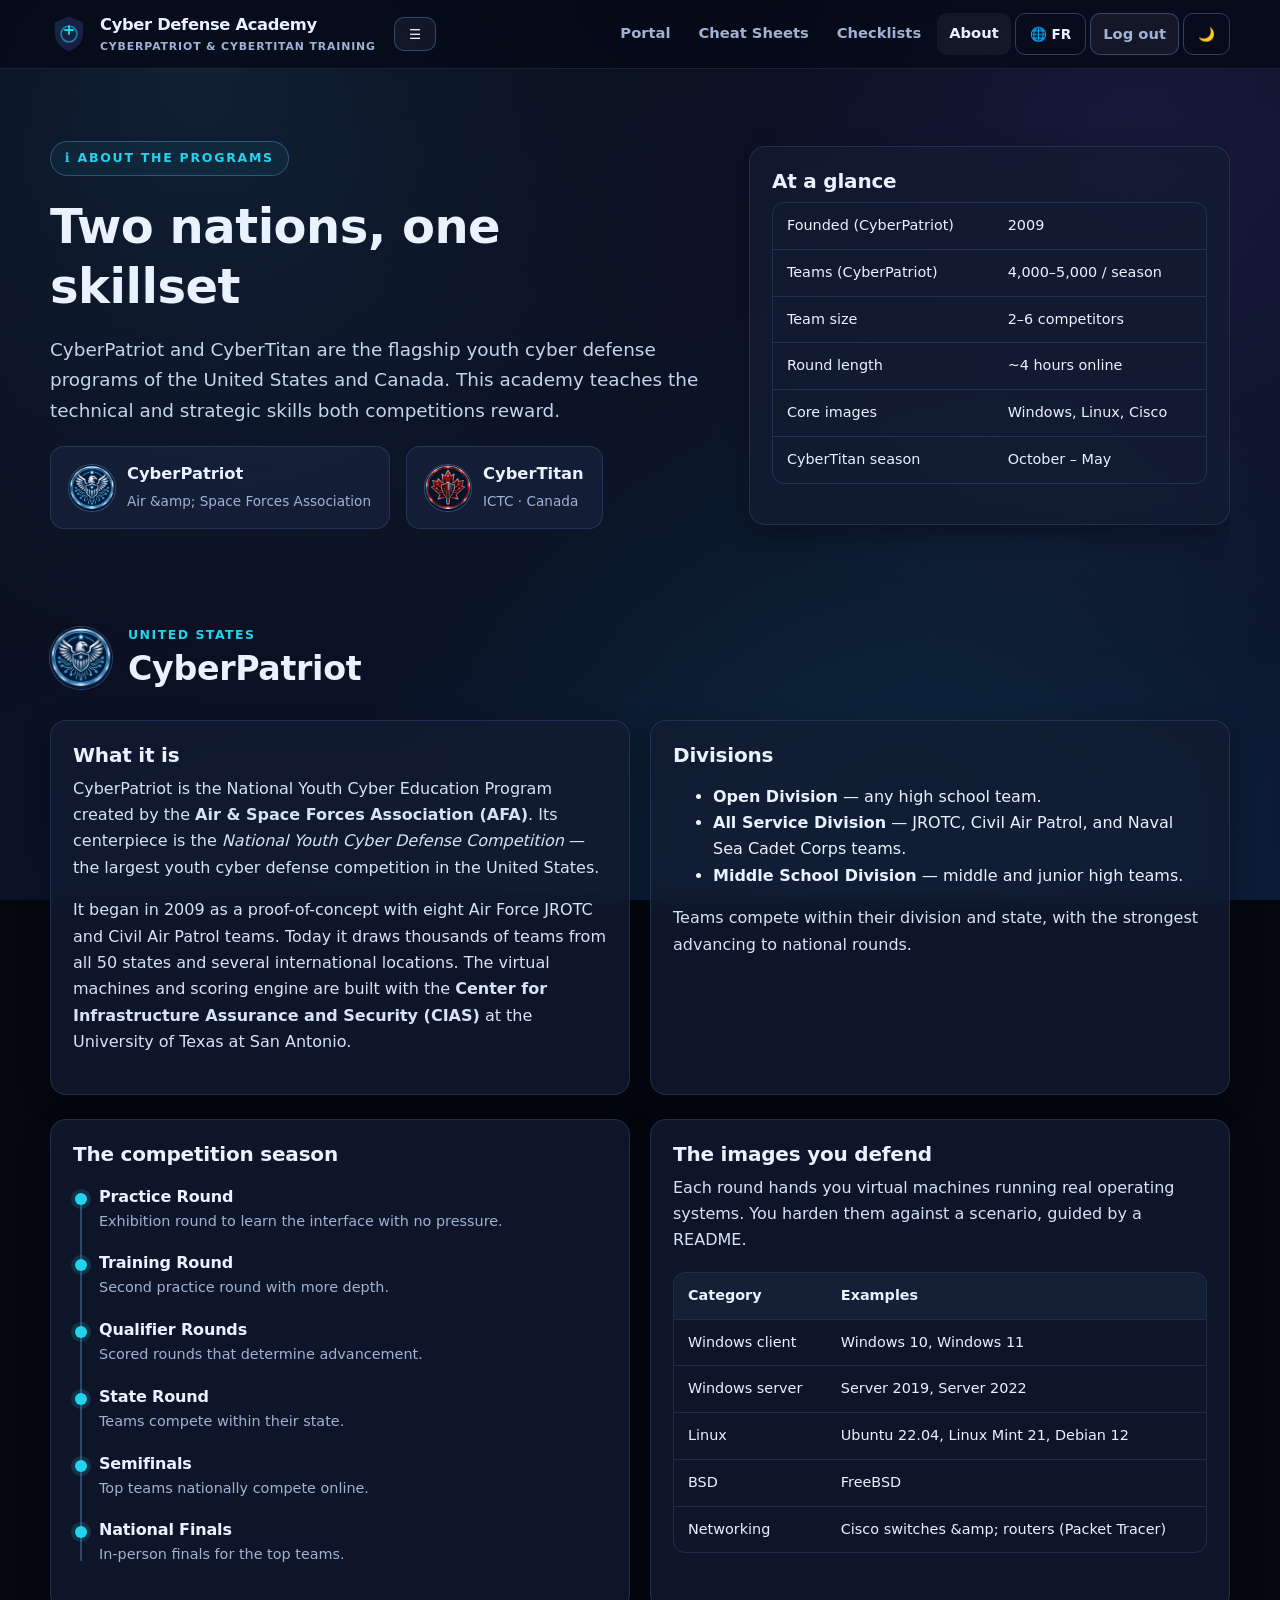
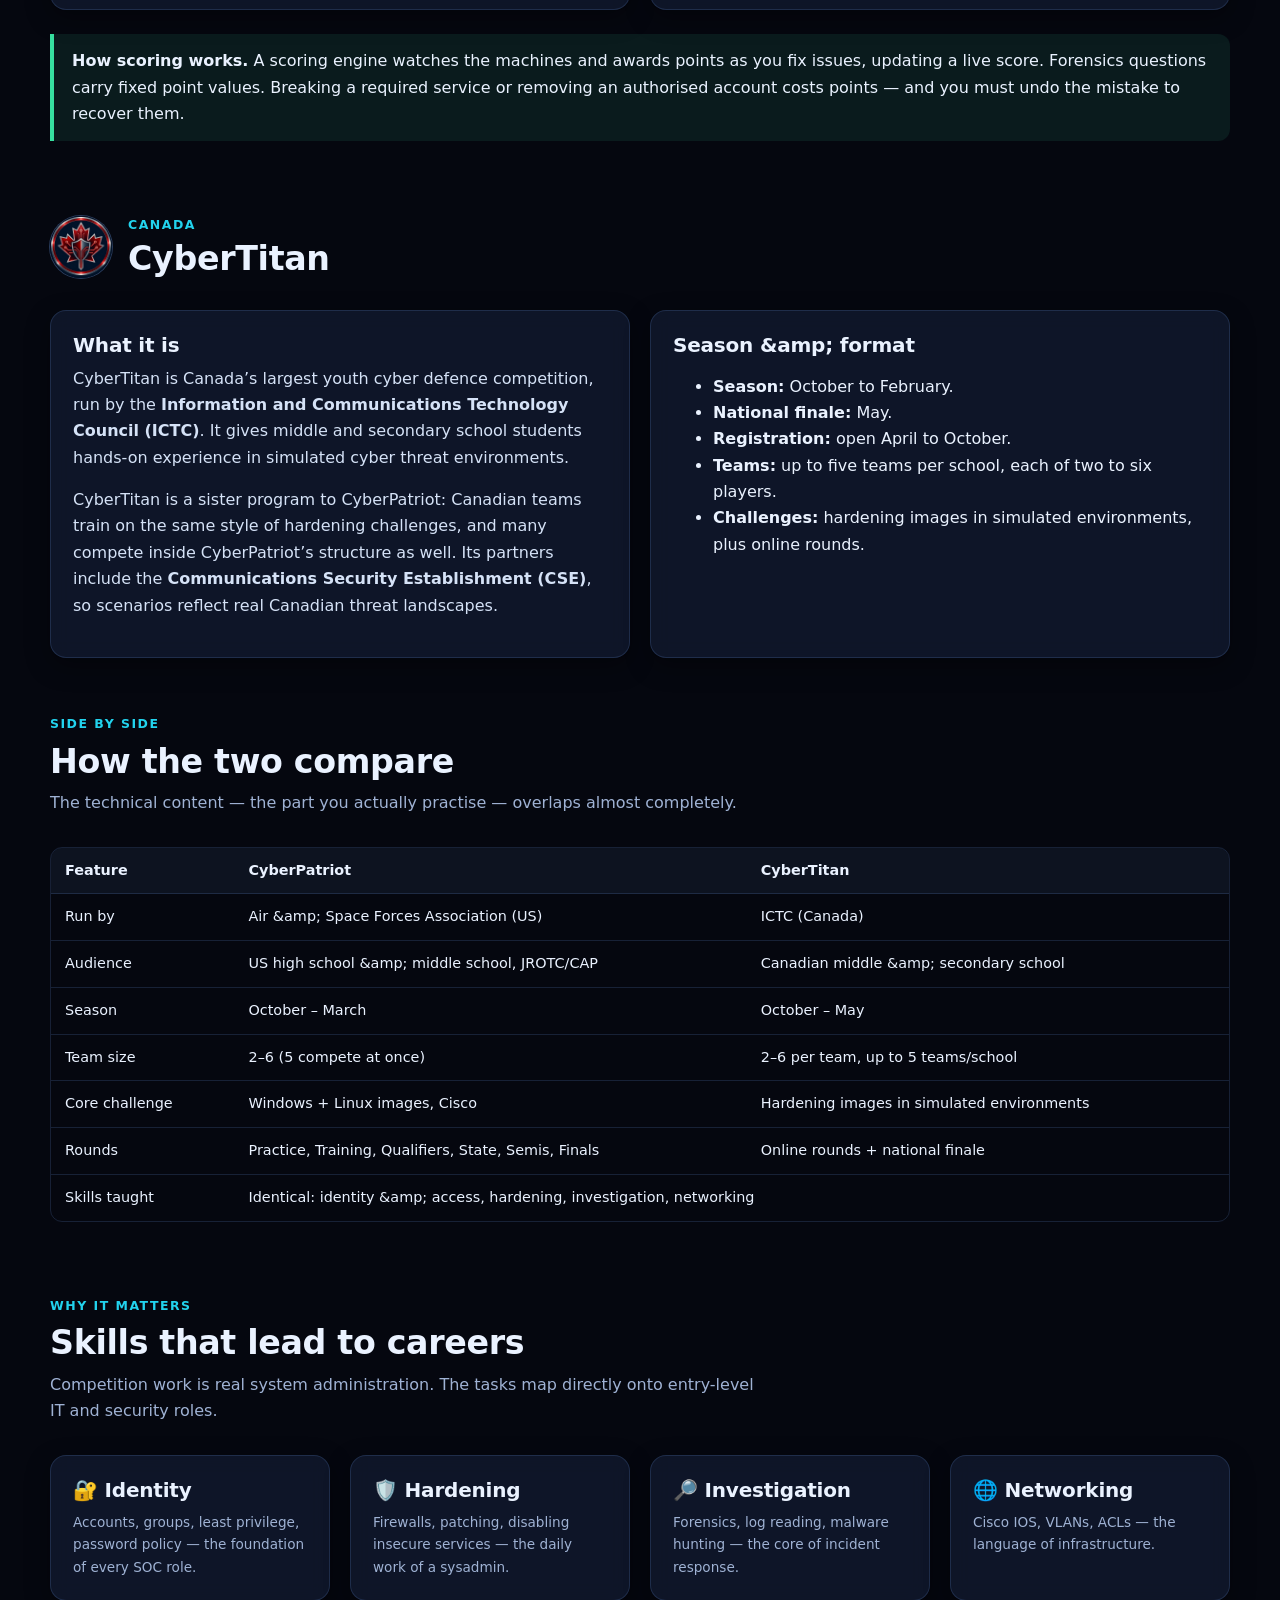
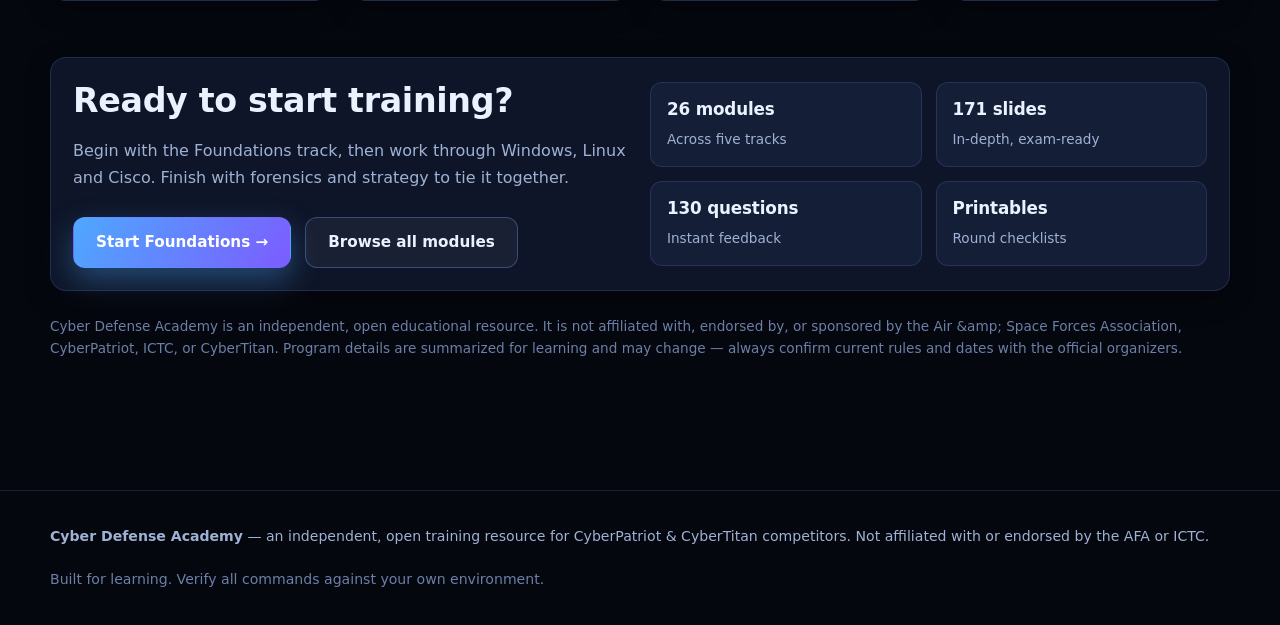
==== commit 389832f8: "Add Canadian French (fr-CA) translation with EN/FR language toggle - New i18n engine (assets/js/i18n" ====
--- a/about.html
+++ b/about.html
@@ -3,7 +3,7 @@
 <head>
 <meta charset="UTF-8">
 <meta name="viewport" content="width=device-width, initial-scale=1.0">
-<title>About — Cyber Defense Academy</title>
+<title data-i18n="about.title">About — Cyber Defense Academy</title>
 <link rel="icon" type="image/svg+xml" href="assets/img/favicon.svg">
 <link rel="stylesheet" href="assets/css/style.css">
 <link rel="stylesheet" href="assets/css/pages.css">
@@ -17,24 +17,24 @@
   <section class="hero">
     <div class="hero-grid">
       <div>
-        <div class="eyebrow">ℹ️ About the Programs</div>
-        <h1>Two nations, one skillset</h1>
-        <p class="lead">CyberPatriot and CyberTitan are the flagship youth cyber defense programs of the United States and Canada. This academy teaches the technical and strategic skills both competitions reward.</p>
+        <div class="eyebrow" data-i18n="about.eyebrow">ℹ️ About the Programs</div>
+        <h1 data-i18n="about.h1">Two nations, one skillset</h1>
+        <p class="lead" data-i18n="about.lead">CyberPatriot and CyberTitan are the flagship youth cyber defense programs of the United States and Canada. This academy teaches the technical and strategic skills both competitions reward.</p>
         <div class="badge-row">
-          <div class="badge"><img class="badge-img" src="assets/img/badge-cyberpatriot.jpg" alt="CyberPatriot emblem"><div><strong>CyberPatriot</strong><br><span class="muted small">Air &amp; Space Forces Association</span></div></div>
-          <div class="badge"><img class="badge-img" src="assets/img/badge-cybertitan.jpg" alt="CyberTitan emblem"><div><strong>CyberTitan</strong><br><span class="muted small">ICTC · Canada</span></div></div>
+          <div class="badge"><img class="badge-img" src="assets/img/badge-cyberpatriot.jpg" alt="CyberPatriot emblem"><div><strong data-i18n="about.badge.cp">CyberPatriot</strong><br><span class="muted small" data-i18n="about.badge.cp.sub">Air &amp; Space Forces Association</span></div></div>
+          <div class="badge"><img class="badge-img" src="assets/img/badge-cybertitan.jpg" alt="CyberTitan emblem"><div><strong data-i18n="about.badge.ct">CyberTitan</strong><br><span class="muted small" data-i18n="about.badge.ct.sub">ICTC · Canada</span></div></div>
         </div>
       </div>
       <div class="card">
-        <h3 class="mt-0">At a glance</h3>
+        <h3 class="mt-0" data-i18n="about.glance">At a glance</h3>
         <div class="table-wrap" style="margin-top:8px"><table>
           <tbody>
-            <tr><td>Founded (CyberPatriot)</td><td>2009</td></tr>
-            <tr><td>Teams (CyberPatriot)</td><td>4,000–5,000 / season</td></tr>
-            <tr><td>Team size</td><td>2–6 competitors</td></tr>
-            <tr><td>Round length</td><td>~4 hours online</td></tr>
-            <tr><td>Core images</td><td>Windows, Linux, Cisco</td></tr>
-            <tr><td>CyberTitan season</td><td>October – May</td></tr>
+            <tr><td data-i18n="about.glance.founded">Founded (CyberPatriot)</td><td>2009</td></tr>
+            <tr><td data-i18n="about.glance.teams">Teams (CyberPatriot)</td><td data-i18n="about.glance.teams.v">4,000–5,000 / season</td></tr>
+            <tr><td data-i18n="about.glance.teamsize">Team size</td><td data-i18n="about.glance.teamsize.v">2–6 competitors</td></tr>
+            <tr><td data-i18n="about.glance.round">Round length</td><td data-i18n="about.glance.round.v">~4 hours online</td></tr>
+            <tr><td data-i18n="about.glance.images">Core images</td><td>Windows, Linux, Cisco</td></tr>
+            <tr><td data-i18n="about.glance.season">CyberTitan season</td><td data-i18n="about.glance.season.v">October – May</td></tr>
           </tbody>
         </table></div>
       </div>
@@ -46,56 +46,56 @@
     <div class="section-head program-head">
       <img src="assets/img/badge-cyberpatriot.jpg" alt="CyberPatriot emblem">
       <div>
-        <div class="kicker">United States</div>
+        <div class="kicker" data-i18n="about.cp.kicker">United States</div>
         <h2>CyberPatriot</h2>
       </div>
     </div>
     <div class="grid grid-2">
       <div class="card">
-        <h3 class="mt-0">What it is</h3>
-        <p>CyberPatriot is the National Youth Cyber Education Program created by the <strong>Air &amp; Space Forces Association (AFA)</strong>. Its centerpiece is the <em>National Youth Cyber Defense Competition</em> — the largest youth cyber defense competition in the United States.</p>
-        <p>It began in 2009 as a proof-of-concept with eight Air Force JROTC and Civil Air Patrol teams. Today it draws thousands of teams from all 50 states and several international locations. The virtual machines and scoring engine are built with the <strong>Center for Infrastructure Assurance and Security (CIAS)</strong> at the University of Texas at San Antonio.</p>
+        <h3 class="mt-0" data-i18n="about.cp.what">What it is</h3>
+        <p data-i18n-html="about.cp.what.p1">CyberPatriot is the National Youth Cyber Education Program created by the <strong>Air &amp; Space Forces Association (AFA)</strong>. Its centerpiece is the <em>National Youth Cyber Defense Competition</em> — the largest youth cyber defense competition in the United States.</p>
+        <p data-i18n-html="about.cp.what.p2">It began in 2009 as a proof-of-concept with eight Air Force JROTC and Civil Air Patrol teams. Today it draws thousands of teams from all 50 states and several international locations. The virtual machines and scoring engine are built with the <strong>Center for Infrastructure Assurance and Security (CIAS)</strong> at the University of Texas at San Antonio.</p>
       </div>
       <div class="card">
-        <h3 class="mt-0">Divisions</h3>
+        <h3 class="mt-0" data-i18n="about.cp.div">Divisions</h3>
         <ul>
-          <li><strong>Open Division</strong> — any high school team.</li>
-          <li><strong>All Service Division</strong> — JROTC, Civil Air Patrol, and Naval Sea Cadet Corps teams.</li>
-          <li><strong>Middle School Division</strong> — middle and junior high teams.</li>
+          <li data-i18n-html="about.cp.div.1"><strong>Open Division</strong> — any high school team.</li>
+          <li data-i18n-html="about.cp.div.2"><strong>All Service Division</strong> — JROTC, Civil Air Patrol, and Naval Sea Cadet Corps teams.</li>
+          <li data-i18n-html="about.cp.div.3"><strong>Middle School Division</strong> — middle and junior high teams.</li>
         </ul>
-        <p class="mb-0">Teams compete within their division and state, with the strongest advancing to national rounds.</p>
+        <p class="mb-0" data-i18n="about.cp.div.p">Teams compete within their division and state, with the strongest advancing to national rounds.</p>
       </div>
     </div>
 
     <div class="grid grid-2 mt-24">
       <div class="card">
-        <h3 class="mt-0">The competition season</h3>
+        <h3 class="mt-0" data-i18n="about.cp.season">The competition season</h3>
         <div class="timeline">
-          <div class="tl-item"><h4>Practice Round</h4><p>Exhibition round to learn the interface with no pressure.</p></div>
-          <div class="tl-item"><h4>Training Round</h4><p>Second practice round with more depth.</p></div>
-          <div class="tl-item"><h4>Qualifier Rounds</h4><p>Scored rounds that determine advancement.</p></div>
-          <div class="tl-item"><h4>State Round</h4><p>Teams compete within their state.</p></div>
-          <div class="tl-item"><h4>Semifinals</h4><p>Top teams nationally compete online.</p></div>
-          <div class="tl-item"><h4>National Finals</h4><p>In-person finals for the top teams.</p></div>
+          <div class="tl-item"><h4 data-i18n="about.cp.tl1.h">Practice Round</h4><p data-i18n="about.cp.tl1.p">Exhibition round to learn the interface with no pressure.</p></div>
+          <div class="tl-item"><h4 data-i18n="about.cp.tl2.h">Training Round</h4><p data-i18n="about.cp.tl2.p">Second practice round with more depth.</p></div>
+          <div class="tl-item"><h4 data-i18n="about.cp.tl3.h">Qualifier Rounds</h4><p data-i18n="about.cp.tl3.p">Scored rounds that determine advancement.</p></div>
+          <div class="tl-item"><h4 data-i18n="about.cp.tl4.h">State Round</h4><p data-i18n="about.cp.tl4.p">Teams compete within their state.</p></div>
+          <div class="tl-item"><h4 data-i18n="about.cp.tl5.h">Semifinals</h4><p data-i18n="about.cp.tl5.p">Top teams nationally compete online.</p></div>
+          <div class="tl-item"><h4 data-i18n="about.cp.tl6.h">National Finals</h4><p data-i18n="about.cp.tl6.p">In-person finals for the top teams.</p></div>
         </div>
       </div>
       <div class="card">
-        <h3 class="mt-0">The images you defend</h3>
-        <p>Each round hands you virtual machines running real operating systems. You harden them against a scenario, guided by a README.</p>
+        <h3 class="mt-0" data-i18n="about.cp.images">The images you defend</h3>
+        <p data-i18n="about.cp.images.p">Each round hands you virtual machines running real operating systems. You harden them against a scenario, guided by a README.</p>
         <div class="table-wrap"><table>
-          <thead><tr><th>Category</th><th>Examples</th></tr></thead>
+          <thead><tr><th data-i18n="about.cp.th.cat">Category</th><th data-i18n="about.cp.th.ex">Examples</th></tr></thead>
           <tbody>
-            <tr><td>Windows client</td><td>Windows 10, Windows 11</td></tr>
-            <tr><td>Windows server</td><td>Server 2019, Server 2022</td></tr>
-            <tr><td>Linux</td><td>Ubuntu 22.04, Linux Mint 21, Debian 12</td></tr>
-            <tr><td>BSD</td><td>FreeBSD</td></tr>
-            <tr><td>Networking</td><td>Cisco switches &amp; routers (Packet Tracer)</td></tr>
+            <tr><td data-i18n="about.cp.td.winclient">Windows client</td><td>Windows 10, Windows 11</td></tr>
+            <tr><td data-i18n="about.cp.td.winserver">Windows server</td><td>Server 2019, Server 2022</td></tr>
+            <tr><td data-i18n="about.cp.td.linux">Linux</td><td>Ubuntu 22.04, Linux Mint 21, Debian 12</td></tr>
+            <tr><td data-i18n="about.cp.td.bsd">BSD</td><td>FreeBSD</td></tr>
+            <tr><td data-i18n="about.cp.td.net">Networking</td><td data-i18n="about.cp.td.net.v">Cisco switches &amp; routers (Packet Tracer)</td></tr>
           </tbody>
         </table></div>
       </div>
     </div>
 
-    <div class="callout tip mt-24"><strong>How scoring works.</strong> A scoring engine watches the machines and awards points as you fix issues, updating a live score. Forensics questions carry fixed point values. Breaking a required service or removing an authorised account costs points — and you must undo the mistake to recover them.</div>
+    <div class="callout tip mt-24" data-i18n-html="about.cp.score"><strong>How scoring works.</strong> A scoring engine watches the machines and awards points as you fix issues, updating a live score. Forensics questions carry fixed point values. Breaking a required service or removing an authorised account costs points — and you must undo the mistake to recover them.</div>
   </section>
 
   <!-- CYBERTITAN -->
@@ -103,24 +103,24 @@
     <div class="section-head program-head">
       <img src="assets/img/badge-cybertitan.jpg" alt="CyberTitan emblem">
       <div>
-        <div class="kicker">Canada</div>
+        <div class="kicker" data-i18n="about.ct.kicker">Canada</div>
         <h2>CyberTitan</h2>
       </div>
     </div>
     <div class="grid grid-2">
       <div class="card">
-        <h3 class="mt-0">What it is</h3>
-        <p>CyberTitan is Canada's largest youth cyber defence competition, run by the <strong>Information and Communications Technology Council (ICTC)</strong>. It gives middle and secondary school students hands-on experience in simulated cyber threat environments.</p>
-        <p>CyberTitan is a sister program to CyberPatriot: Canadian teams train on the same style of hardening challenges, and many compete inside CyberPatriot's structure as well. Its partners include the <strong>Communications Security Establishment (CSE)</strong>, so scenarios reflect real Canadian threat landscapes.</p>
+        <h3 class="mt-0" data-i18n="about.ct.what">What it is</h3>
+        <p data-i18n-html="about.ct.what.p1">CyberTitan is Canada’s largest youth cyber defence competition, run by the <strong>Information and Communications Technology Council (ICTC)</strong>. It gives middle and secondary school students hands-on experience in simulated cyber threat environments.</p>
+        <p data-i18n-html="about.ct.what.p2">CyberTitan is a sister program to CyberPatriot: Canadian teams train on the same style of hardening challenges, and many compete inside CyberPatriot’s structure as well. Its partners include the <strong>Communications Security Establishment (CSE)</strong>, so scenarios reflect real Canadian threat landscapes.</p>
       </div>
       <div class="card">
-        <h3 class="mt-0">Season &amp; format</h3>
+        <h3 class="mt-0" data-i18n="about.ct.season">Season &amp; format</h3>
         <ul>
-          <li><strong>Season:</strong> October to February.</li>
-          <li><strong>National finale:</strong> May.</li>
-          <li><strong>Registration:</strong> open April to October.</li>
-          <li><strong>Teams:</strong> up to five teams per school, each of two to six players.</li>
-          <li><strong>Challenges:</strong> hardening images in simulated environments, plus online rounds.</li>
+          <li data-i18n-html="about.ct.li1"><strong>Season:</strong> October to February.</li>
+          <li data-i18n-html="about.ct.li2"><strong>National finale:</strong> May.</li>
+          <li data-i18n-html="about.ct.li3"><strong>Registration:</strong> open April to October.</li>
+          <li data-i18n-html="about.ct.li4"><strong>Teams:</strong> up to five teams per school, each of two to six players.</li>
+          <li data-i18n-html="about.ct.li5"><strong>Challenges:</strong> hardening images in simulated environments, plus online rounds.</li>
         </ul>
       </div>
     </div>
@@ -129,20 +129,20 @@
   <!-- COMPARE -->
   <section class="section" style="padding-top:0">
     <div class="section-head">
-      <div class="kicker">Side by side</div>
-      <h2>How the two compare</h2>
-      <p>The technical content — the part you actually practise — overlaps almost completely.</p>
+      <div class="kicker" data-i18n="about.cmp.kicker">Side by side</div>
+      <h2 data-i18n="about.cmp.h2">How the two compare</h2>
+      <p data-i18n="about.cmp.p">The technical content — the part you actually practise — overlaps almost completely.</p>
     </div>
     <div class="table-wrap"><table>
-      <thead><tr><th>Feature</th><th>CyberPatriot</th><th>CyberTitan</th></tr></thead>
+      <thead><tr><th data-i18n="about.cmp.th.feature">Feature</th><th>CyberPatriot</th><th>CyberTitan</th></tr></thead>
       <tbody>
-        <tr><td>Run by</td><td>Air &amp; Space Forces Association (US)</td><td>ICTC (Canada)</td></tr>
-        <tr><td>Audience</td><td>US high school &amp; middle school, JROTC/CAP</td><td>Canadian middle &amp; secondary school</td></tr>
-        <tr><td>Season</td><td>October – March</td><td>October – May</td></tr>
-        <tr><td>Team size</td><td>2–6 (5 compete at once)</td><td>2–6 per team, up to 5 teams/school</td></tr>
-        <tr><td>Core challenge</td><td>Windows + Linux images, Cisco</td><td>Hardening images in simulated environments</td></tr>
-        <tr><td>Rounds</td><td>Practice, Training, Qualifiers, State, Semis, Finals</td><td>Online rounds + national finale</td></tr>
-        <tr><td>Skills taught</td><td colspan="2">Identical: identity &amp; access, hardening, investigation, networking</td></tr>
+        <tr><td data-i18n="about.cmp.r1">Run by</td><td data-i18n="about.cmp.r1.cp">Air &amp; Space Forces Association (US)</td><td data-i18n="about.cmp.r1.ct">ICTC (Canada)</td></tr>
+        <tr><td data-i18n="about.cmp.r2">Audience</td><td data-i18n="about.cmp.r2.cp">US high school &amp; middle school, JROTC/CAP</td><td data-i18n="about.cmp.r2.ct">Canadian middle &amp; secondary school</td></tr>
+        <tr><td data-i18n="about.cmp.r3">Season</td><td data-i18n="about.cmp.r3.cp">October – March</td><td data-i18n="about.cmp.r3.ct">October – May</td></tr>
+        <tr><td data-i18n="about.cmp.r4">Team size</td><td data-i18n="about.cmp.r4.cp">2–6 (5 compete at once)</td><td data-i18n="about.cmp.r4.ct">2–6 per team, up to 5 teams/school</td></tr>
+        <tr><td data-i18n="about.cmp.r5">Core challenge</td><td data-i18n="about.cmp.r5.cp">Windows + Linux images, Cisco</td><td data-i18n="about.cmp.r5.ct">Hardening images in simulated environments</td></tr>
+        <tr><td data-i18n="about.cmp.r6">Rounds</td><td data-i18n="about.cmp.r6.cp">Practice, Training, Qualifiers, State, Semis, Finals</td><td data-i18n="about.cmp.r6.ct">Online rounds + national finale</td></tr>
+        <tr><td data-i18n="about.cmp.r7">Skills taught</td><td colspan="2" data-i18n="about.cmp.r7.v">Identical: identity &amp; access, hardening, investigation, networking</td></tr>
       </tbody>
     </table></div>
   </section>
@@ -150,15 +150,15 @@
   <!-- SKILLS -->
   <section class="section" style="padding-top:0">
     <div class="section-head">
-      <div class="kicker">Why it matters</div>
-      <h2>Skills that lead to careers</h2>
-      <p>Competition work is real system administration. The tasks map directly onto entry-level IT and security roles.</p>
+      <div class="kicker" data-i18n="about.skills.kicker">Why it matters</div>
+      <h2 data-i18n="about.skills.h2">Skills that lead to careers</h2>
+      <p data-i18n="about.skills.p">Competition work is real system administration. The tasks map directly onto entry-level IT and security roles.</p>
     </div>
     <div class="grid grid-4">
-      <div class="card"><h3 class="mt-0">🔐 Identity</h3><p class="mb-0 small muted">Accounts, groups, least privilege, password policy — the foundation of every SOC role.</p></div>
-      <div class="card"><h3 class="mt-0">🛡️ Hardening</h3><p class="mb-0 small muted">Firewalls, patching, disabling insecure services — the daily work of a sysadmin.</p></div>
-      <div class="card"><h3 class="mt-0">🔎 Investigation</h3><p class="mb-0 small muted">Forensics, log reading, malware hunting — the core of incident response.</p></div>
-      <div class="card"><h3 class="mt-0">🌐 Networking</h3><p class="mb-0 small muted">Cisco IOS, VLANs, ACLs — the language of infrastructure.</p></div>
+      <div class="card"><h3 class="mt-0" data-i18n="about.skills.id">🔐 Identity</h3><p class="mb-0 small muted" data-i18n="about.skills.id.p">Accounts, groups, least privilege, password policy — the foundation of every SOC role.</p></div>
+      <div class="card"><h3 class="mt-0" data-i18n="about.skills.hard">🛡️ Hardening</h3><p class="mb-0 small muted" data-i18n="about.skills.hard.p">Firewalls, patching, disabling insecure services — the daily work of a sysadmin.</p></div>
+      <div class="card"><h3 class="mt-0" data-i18n="about.skills.inv">🔎 Investigation</h3><p class="mb-0 small muted" data-i18n="about.skills.inv.p">Forensics, log reading, malware hunting — the core of incident response.</p></div>
+      <div class="card"><h3 class="mt-0" data-i18n="about.skills.net">🌐 Networking</h3><p class="mb-0 small muted" data-i18n="about.skills.net.p">Cisco IOS, VLANs, ACLs — the language of infrastructure.</p></div>
     </div>
   </section>
 
@@ -167,27 +167,28 @@
     <div class="card">
       <div class="grid grid-2 items-center">
         <div>
-          <h2 class="mt-0">Ready to start training?</h2>
-          <p class="muted">Begin with the Foundations track, then work through Windows, Linux and Cisco. Finish with forensics and strategy to tie it together.</p>
+          <h2 class="mt-0" data-i18n="about.start.h2">Ready to start training?</h2>
+          <p class="muted" data-i18n="about.start.p">Begin with the Foundations track, then work through Windows, Linux and Cisco. Finish with forensics and strategy to tie it together.</p>
           <div class="hero-actions">
-            <a class="btn btn-primary" href="module.html?id=found-1">Start Foundations →</a>
-            <a class="btn" href="portal.html">Browse all modules</a>
+            <a class="btn btn-primary" href="module.html?id=found-1" data-i18n="about.start.cta">Start Foundations →</a>
+            <a class="btn" href="portal.html" data-i18n="about.start.browse">Browse all modules</a>
           </div>
         </div>
         <div class="pillarGrid" style="margin:0">
-          <div class="pillarCard"><h3>26 modules</h3><p class="small muted mb-0">Across five tracks</p></div>
-          <div class="pillarCard"><h3>171 slides</h3><p class="small muted mb-0">In-depth, exam-ready</p></div>
-          <div class="pillarCard"><h3>130 questions</h3><p class="small muted mb-0">Instant feedback</p></div>
-          <div class="pillarCard"><h3>Printables</h3><p class="small muted mb-0">Round checklists</p></div>
+          <div class="pillarCard"><h3 data-i18n="about.pillar.modules">26 modules</h3><p class="small muted mb-0" data-i18n="about.pillar.modules.p">Across five tracks</p></div>
+          <div class="pillarCard"><h3 data-i18n="about.pillar.slides">171 slides</h3><p class="small muted mb-0" data-i18n="about.pillar.slides.p">In-depth, exam-ready</p></div>
+          <div class="pillarCard"><h3 data-i18n="about.pillar.q">130 questions</h3><p class="small muted mb-0" data-i18n="about.pillar.q.p">Instant feedback</p></div>
+          <div class="pillarCard"><h3 data-i18n="about.pillar.print">Printables</h3><p class="small muted mb-0" data-i18n="about.pillar.print.p">Round checklists</p></div>
         </div>
       </div>
     </div>
-    <p class="dim small mt-24">Cyber Defense Academy is an independent, open educational resource. It is not affiliated with, endorsed by, or sponsored by the Air &amp; Space Forces Association, CyberPatriot, ICTC, or CyberTitan. Program details are summarized for learning and may change — always confirm current rules and dates with the official organizers.</p>
+    <p class="dim small mt-24" data-i18n="about.disclaimer">Cyber Defense Academy is an independent, open educational resource. It is not affiliated with, endorsed by, or sponsored by the Air &amp; Space Forces Association, CyberPatriot, ICTC, or CyberTitan. Program details are summarized for learning and may change — always confirm current rules and dates with the official organizers.</p>
   </section>
 </main>
 
 <footer class="site-footer" data-chrome="footer"></footer>
 
+<script src="assets/js/i18n.js"></script>
 <script src="assets/js/app.js"></script>
 <script src="assets/js/layout.js"></script>
 <script>
--- a/assets/css/pages.css
+++ b/assets/css/pages.css
@@ -216,3 +216,6 @@
   .track-head .bar-line { display: none; }
   .win { margin: 12px; }
 }
+
+/* Floating language toggle (pages without the shared topbar) */
+.lang-float { position: fixed; top: 22px; left: 24px; z-index: 300; }
